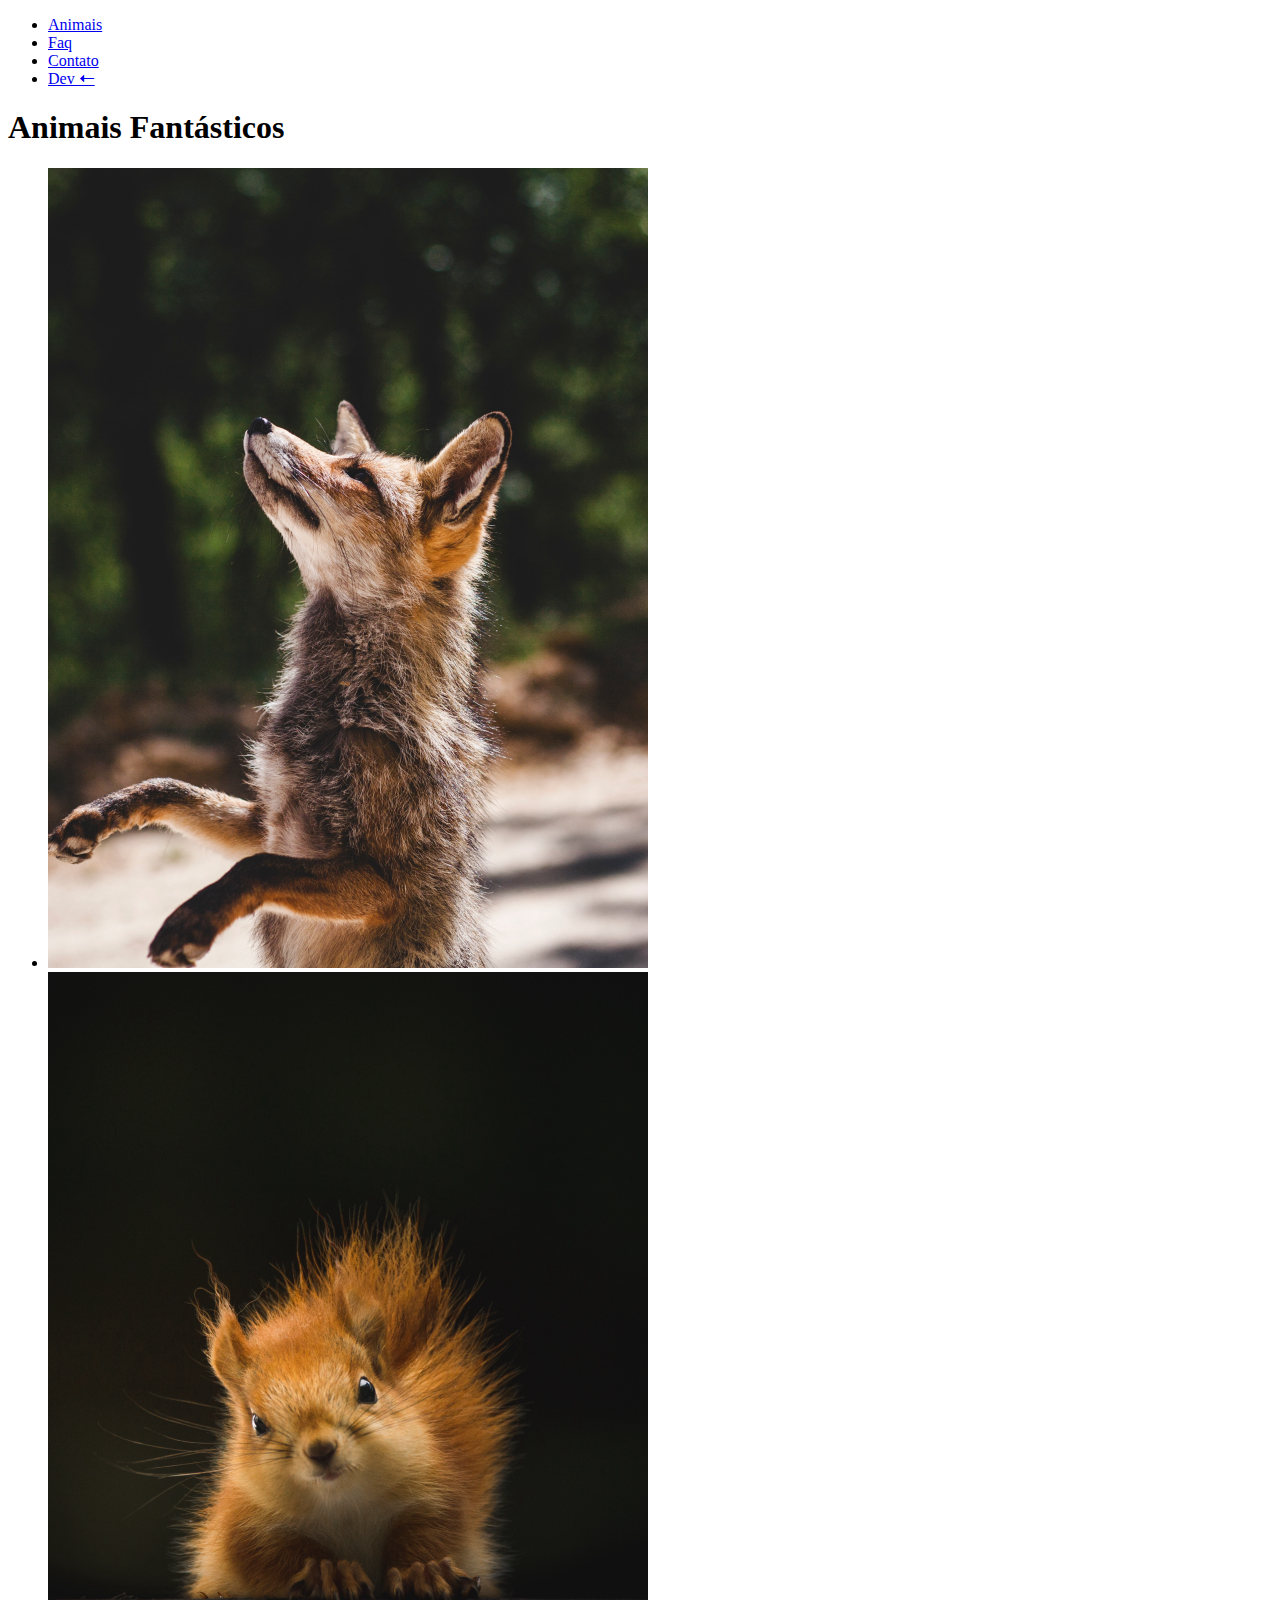
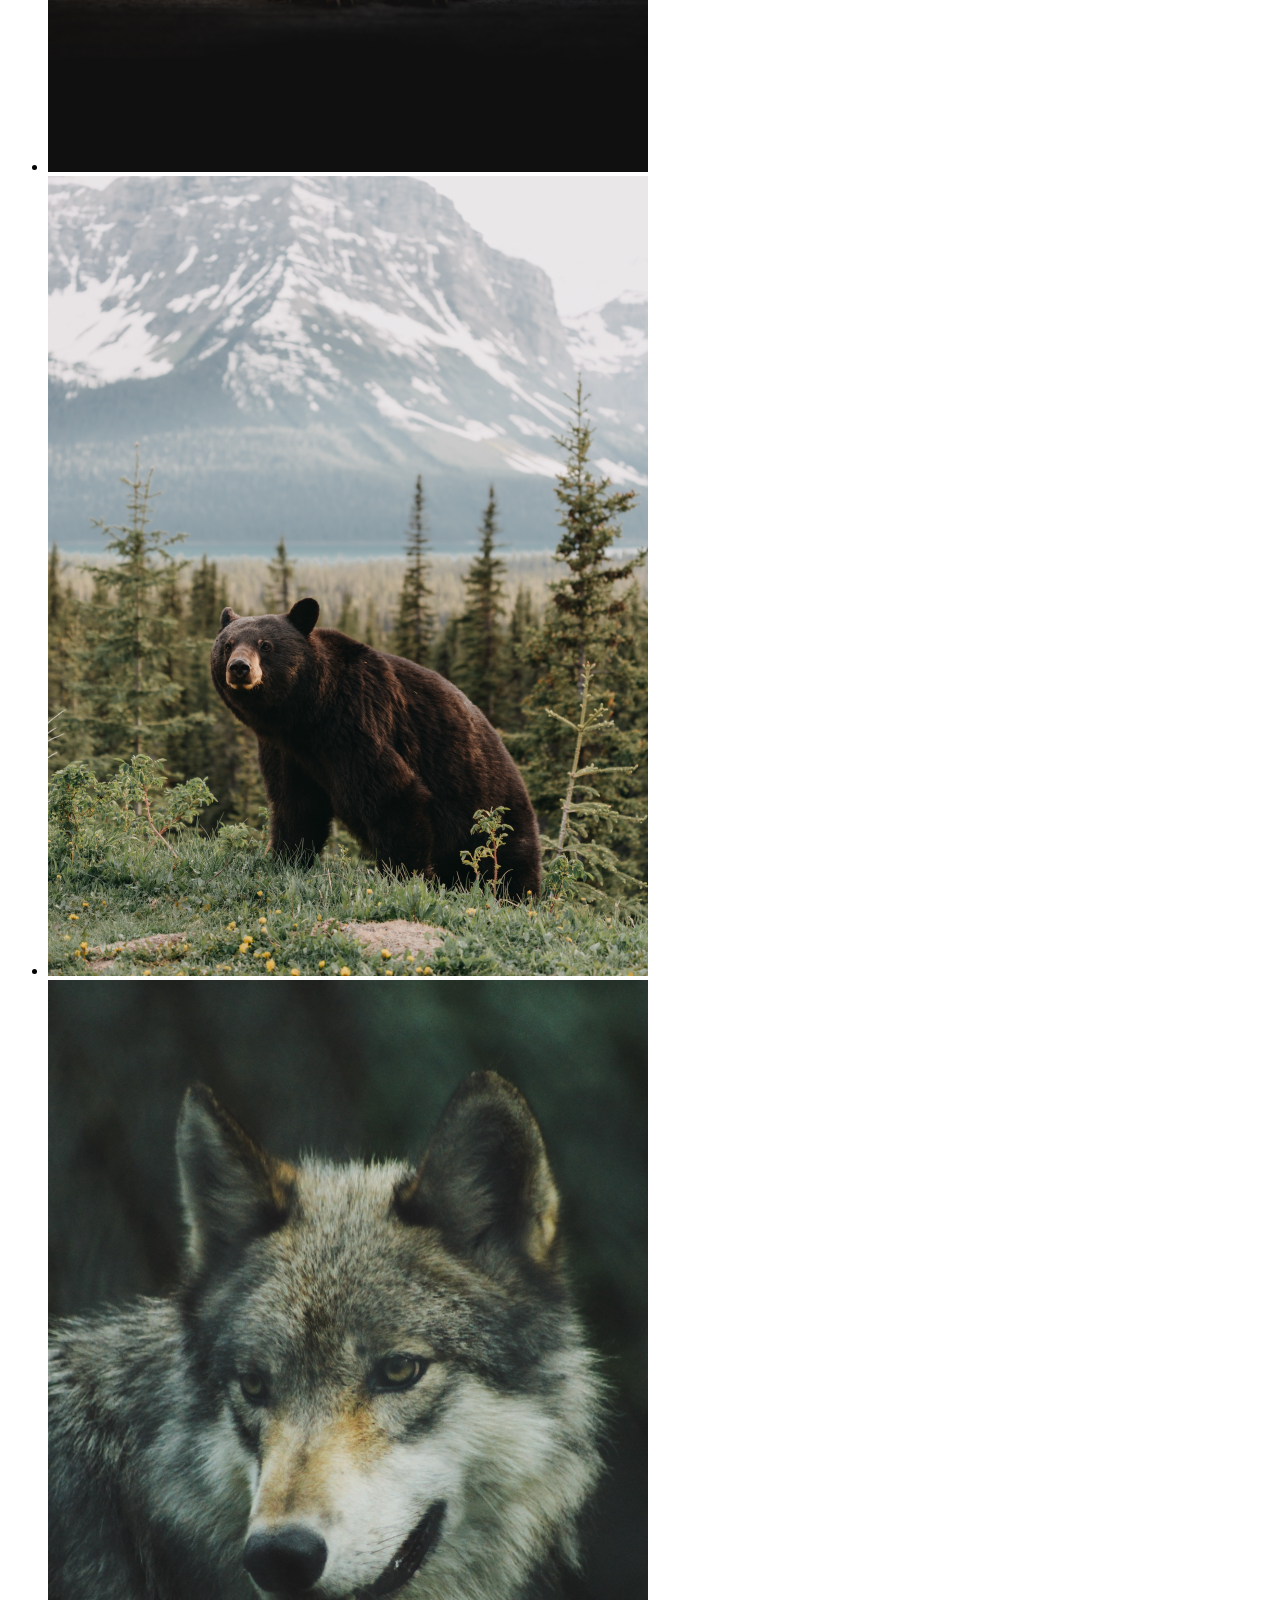
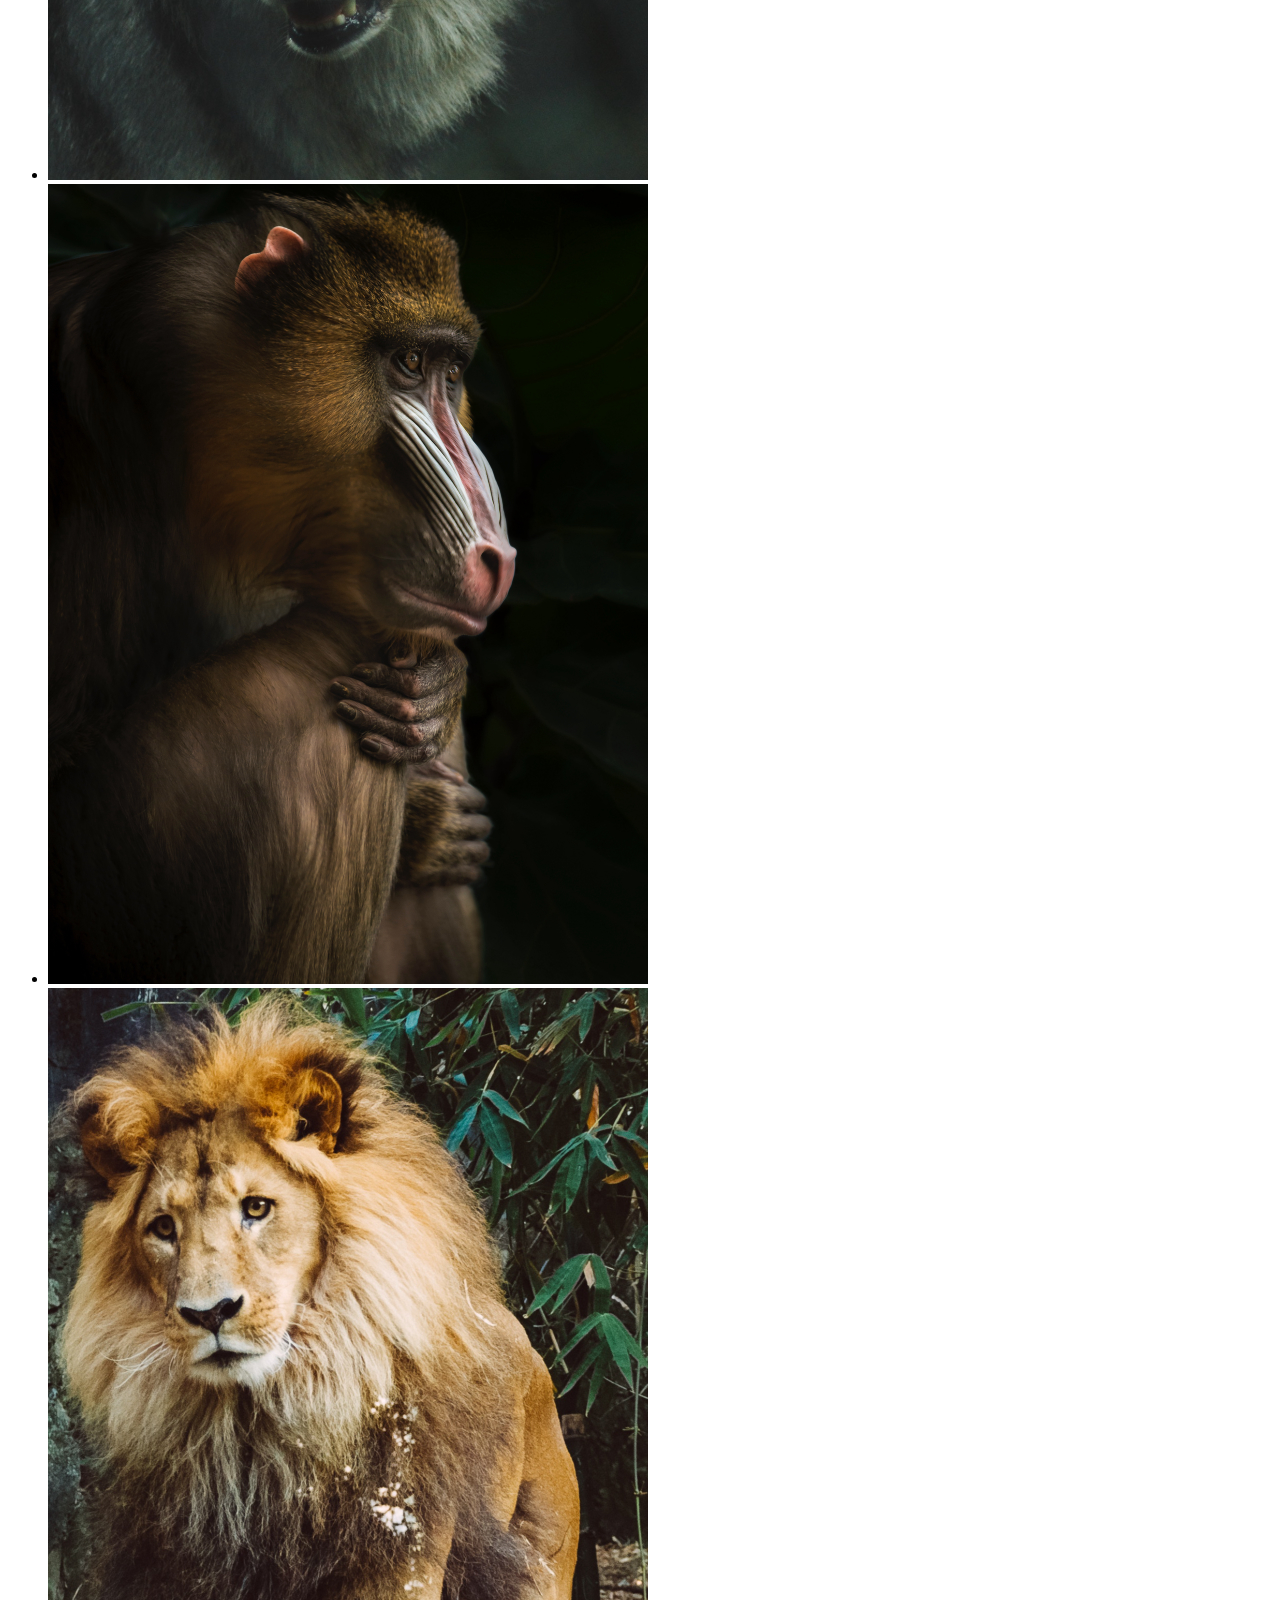
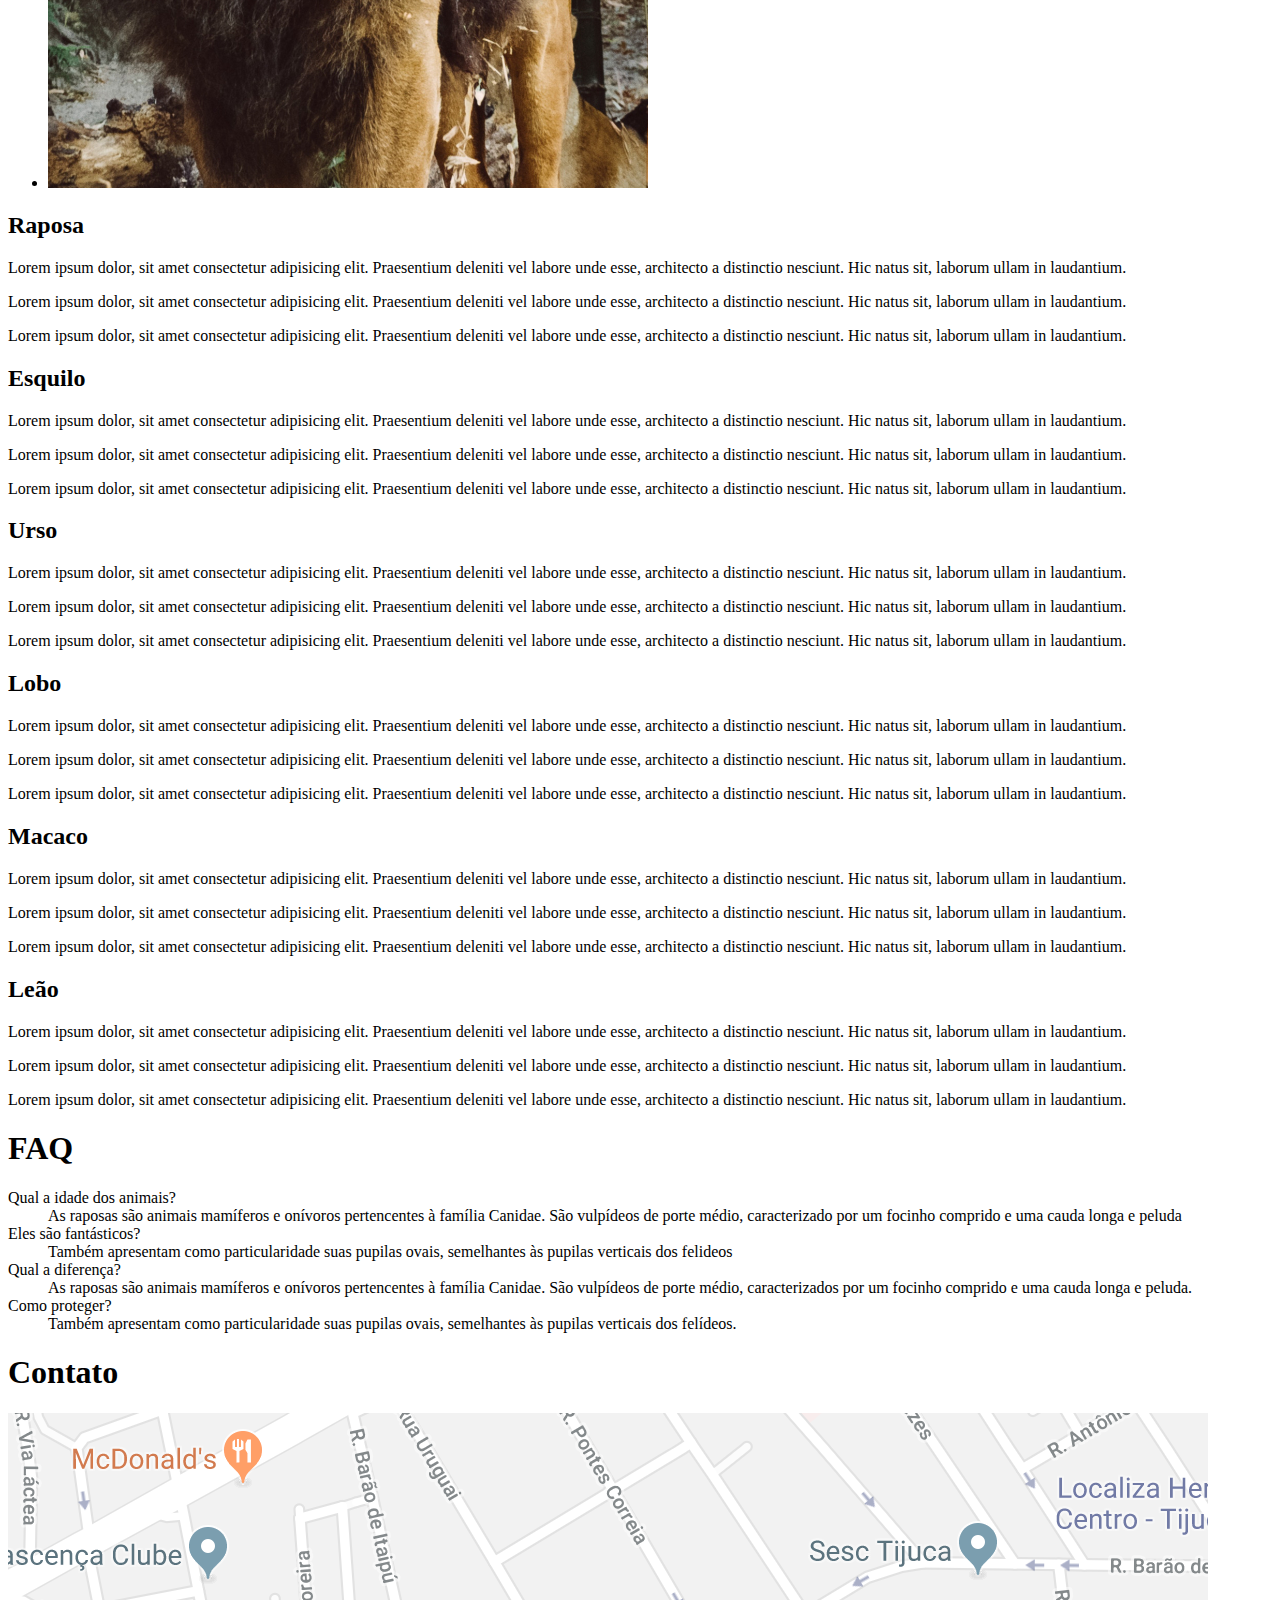
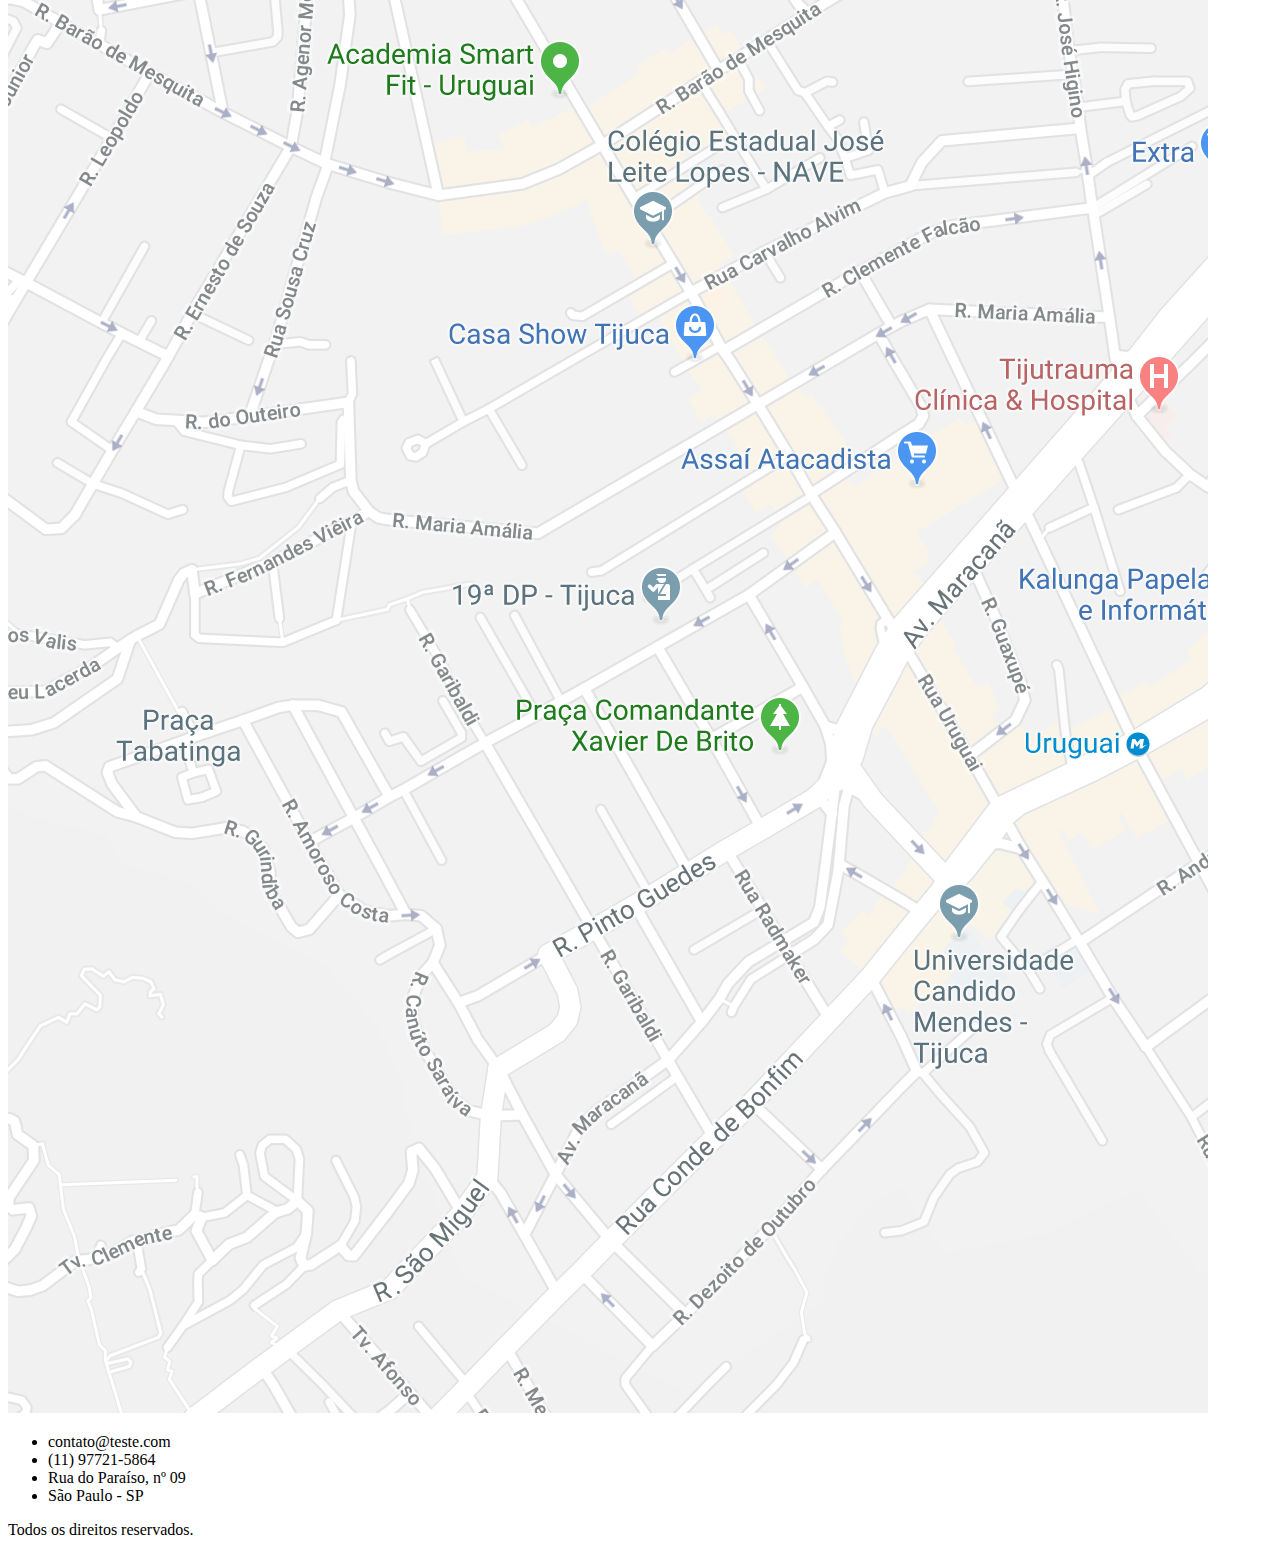
==== exercicios/ex-projeto/index.html @ aeec26c0 "estrutura do projeto" ====
<!DOCTYPE html>
<html lang="pt-br">
<head>
    <meta charset="UTF-8">
    <meta name="viewport" content="width=device-width, initial-scale=1.0">
    <title>Animais Fantásticos</title>
    <link rel="stylesheet" href="style.css">
</head>
<body>
    <nav class="menu">
        <ul>
            <li><a href="#animais">Animais</a></li>
            <li><a href="#faq">Faq</a></li>
            <li><a href="#contato">Contato</a></li>
            <li><a href="https://www.origamid.com/">Dev 🠐</a></li>
        </ul>
    </nav>
    <section class="grid-section animais" id="animais">
        <h1 class="titulo">Animais Fantásticos</h1>
        <ul>
            <li>
                <img src="img/imagem1.jpg" alt="">
            </li>
            <li>
                <img src="img/imagem2.jpg" alt="">
            </li>
            <li>
                <img src="img/imagem3.jpg" alt="">
            </li>
            <li>
                <img src="img/imagem4.jpg" alt="">
            </li>
            <li>
                <img src="img/imagem5.jpg" alt="">
            </li>
            <li>
                <img src="img/imagem6.jpg" alt="">
            </li>
        </ul>
        <div class="animais-descricao">

            <section>
                <h2>Raposa</h2>
                <p>Lorem ipsum dolor, sit amet consectetur adipisicing elit. Praesentium deleniti vel labore unde esse, architecto a
                    distinctio nesciunt. Hic natus sit, laborum ullam in laudantium.</p>
                <p>Lorem ipsum dolor, sit amet consectetur adipisicing elit. Praesentium deleniti vel labore unde esse, architecto a
                    distinctio nesciunt. Hic natus sit, laborum ullam in laudantium.</p>
                <p>Lorem ipsum dolor, sit amet consectetur adipisicing elit. Praesentium deleniti vel labore unde esse, architecto a
                    distinctio nesciunt. Hic natus sit, laborum ullam in laudantium.</p>
            </section>
            
            <section>
                <h2>Esquilo</h2>
                <p>Lorem ipsum dolor, sit amet consectetur adipisicing elit. Praesentium deleniti vel labore unde esse, architecto a
                    distinctio nesciunt. Hic natus sit, laborum ullam in laudantium.</p>
                <p>Lorem ipsum dolor, sit amet consectetur adipisicing elit. Praesentium deleniti vel labore unde esse, architecto a
                    distinctio nesciunt. Hic natus sit, laborum ullam in laudantium.</p>
                <p>Lorem ipsum dolor, sit amet consectetur adipisicing elit. Praesentium deleniti vel labore unde esse, architecto a
                    distinctio nesciunt. Hic natus sit, laborum ullam in laudantium.</p>
            </section>
            
            <section>
                <h2>Urso</h2>
                <p>Lorem ipsum dolor, sit amet consectetur adipisicing elit. Praesentium deleniti vel labore unde esse, architecto a
                    distinctio nesciunt. Hic natus sit, laborum ullam in laudantium.</p>
                <p>Lorem ipsum dolor, sit amet consectetur adipisicing elit. Praesentium deleniti vel labore unde esse, architecto a
                    distinctio nesciunt. Hic natus sit, laborum ullam in laudantium.</p>
                <p>Lorem ipsum dolor, sit amet consectetur adipisicing elit. Praesentium deleniti vel labore unde esse, architecto a
                    distinctio nesciunt. Hic natus sit, laborum ullam in laudantium.</p>
            </section>
            
            <section>
                <h2>Lobo</h2>
                <p>Lorem ipsum dolor, sit amet consectetur adipisicing elit. Praesentium deleniti vel labore unde esse, architecto a
                    distinctio nesciunt. Hic natus sit, laborum ullam in laudantium.</p>
                <p>Lorem ipsum dolor, sit amet consectetur adipisicing elit. Praesentium deleniti vel labore unde esse, architecto a
                    distinctio nesciunt. Hic natus sit, laborum ullam in laudantium.</p>
                <p>Lorem ipsum dolor, sit amet consectetur adipisicing elit. Praesentium deleniti vel labore unde esse, architecto a
                    distinctio nesciunt. Hic natus sit, laborum ullam in laudantium.</p>
            </section>
            
            <section>
                <h2>Macaco</h2>
                <p>Lorem ipsum dolor, sit amet consectetur adipisicing elit. Praesentium deleniti vel labore unde esse, architecto a
                    distinctio nesciunt. Hic natus sit, laborum ullam in laudantium.</p>
                <p>Lorem ipsum dolor, sit amet consectetur adipisicing elit. Praesentium deleniti vel labore unde esse, architecto a
                    distinctio nesciunt. Hic natus sit, laborum ullam in laudantium.</p>
                <p>Lorem ipsum dolor, sit amet consectetur adipisicing elit. Praesentium deleniti vel labore unde esse, architecto a
                    distinctio nesciunt. Hic natus sit, laborum ullam in laudantium.</p>
            </section>
            
            <section>
                <h2>Leão</h2>
                <p>Lorem ipsum dolor, sit amet consectetur adipisicing elit. Praesentium deleniti vel labore unde esse, architecto a
                    distinctio nesciunt. Hic natus sit, laborum ullam in laudantium.</p>
                <p>Lorem ipsum dolor, sit amet consectetur adipisicing elit. Praesentium deleniti vel labore unde esse, architecto a
                    distinctio nesciunt. Hic natus sit, laborum ullam in laudantium.</p>
                <p>Lorem ipsum dolor, sit amet consectetur adipisicing elit. Praesentium deleniti vel labore unde esse, architecto a
                    distinctio nesciunt. Hic natus sit, laborum ullam in laudantium.</p>
            </section>
        </div>
    </section>

    <section class="grid-section faq" id="faq">
        <h1>FAQ</h1>
        <dl>
            <dt>Qual a idade dos animais?</dt>
            <dd>As raposas são animais mamíferos e onívoros pertencentes à família Canidae. São vulpídeos de porte médio, caracterizado por um focinho comprido e uma cauda longa e peluda</dd>
            <dt>Eles são fantásticos?</dt>
            <dd>Também apresentam como particularidade suas pupilas ovais, semelhantes às pupilas verticais dos felideos</dd>
            <dt>Qual a diferença?</dt>
            <dd>As raposas são animais mamíferos e onívoros pertencentes à família Canidae. São vulpídeos de porte médio, caracterizados por um focinho comprido e uma cauda longa e peluda.</dd>
            <dt>Como proteger?</dt>
            <dd>Também apresentam como particularidade suas pupilas ovais, semelhantes às pupilas verticais dos felídeos.</dd>
        </dl>
    </section>

    <section class="grid-section contato" id="contato">
        <h1>Contato</h1>
        <div class="mapa">
            <img src="img/mapa.png" alt="">
        </div>
        <ul>
            <li>contato@teste.com</li>
            <li>(11) 97721-5864</li>
            <li>Rua do Paraíso, nº 09</li>
            <li>São Paulo - SP</li>
        </ul>
    </section>

    <footer class="copy">
        <p>Todos os direitos reservados.</p>
    </footer>
    <script src="main.js"></script>
</body>
</html>
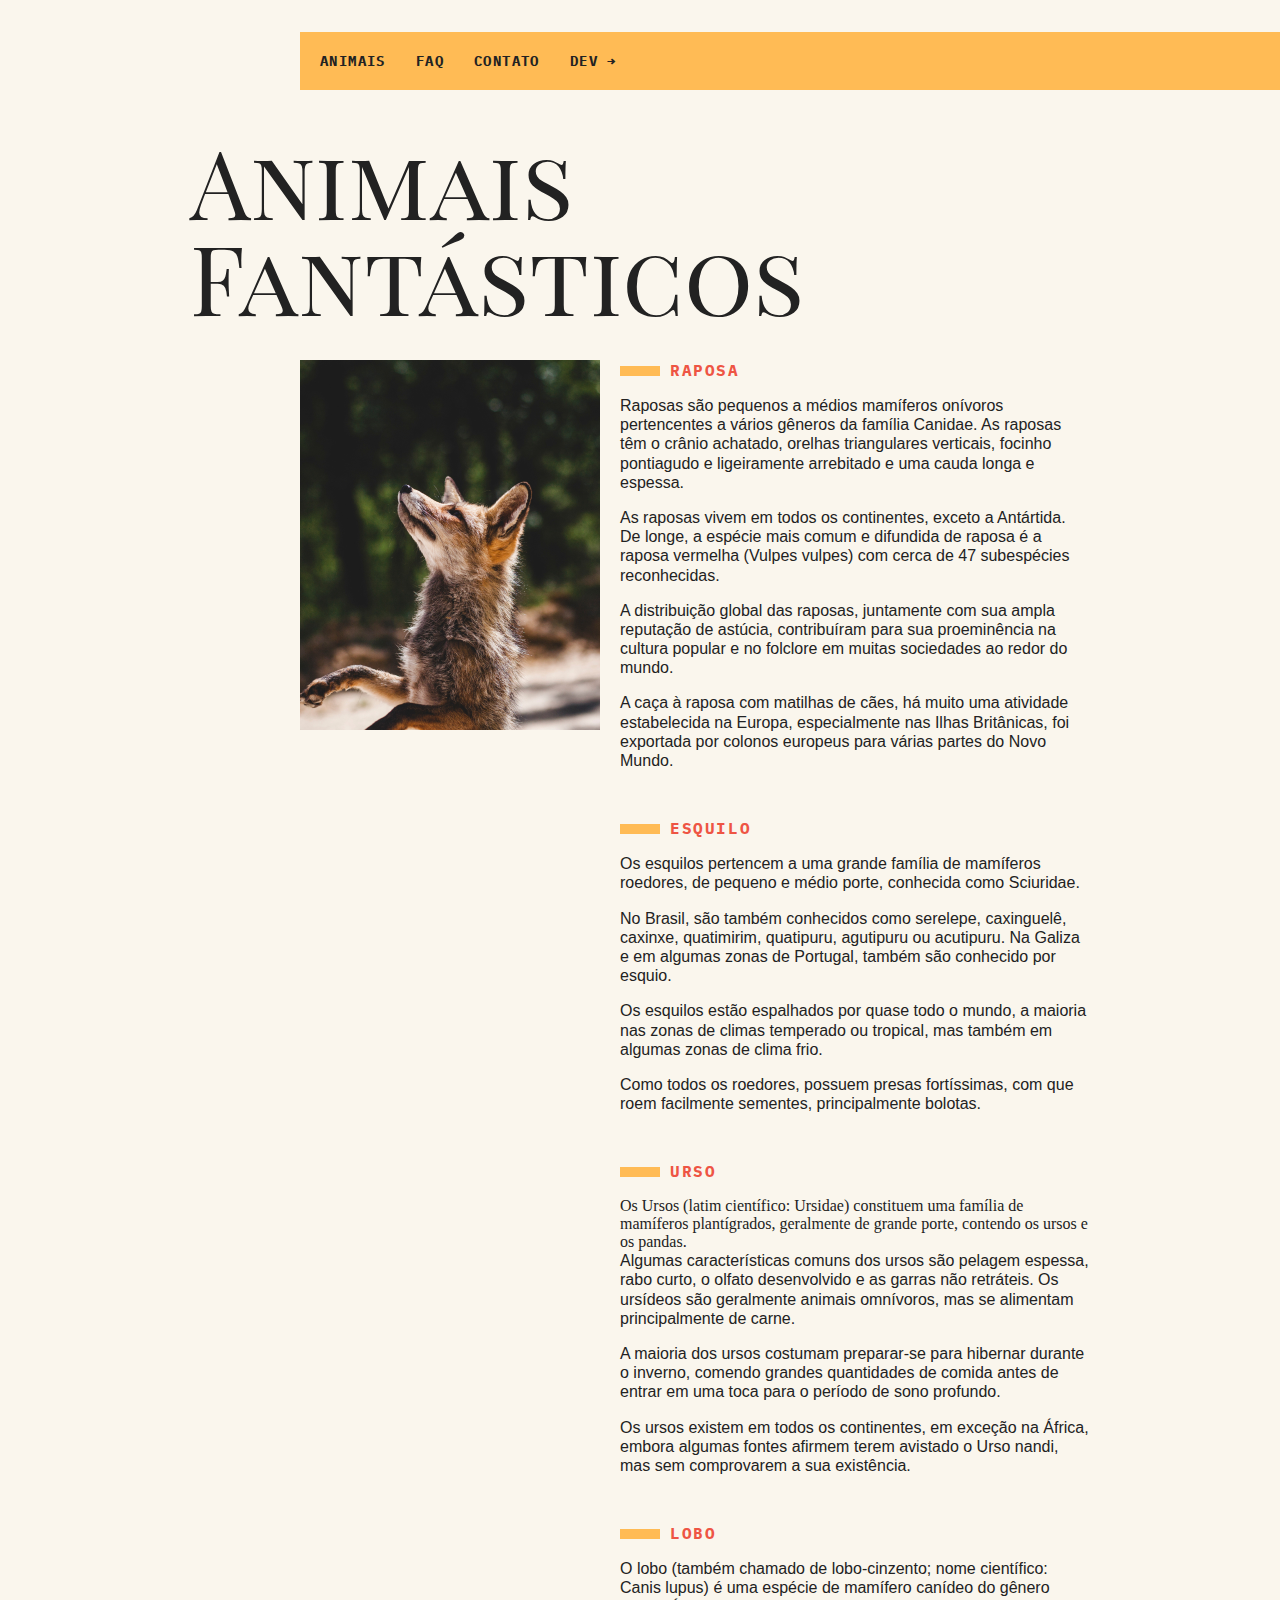
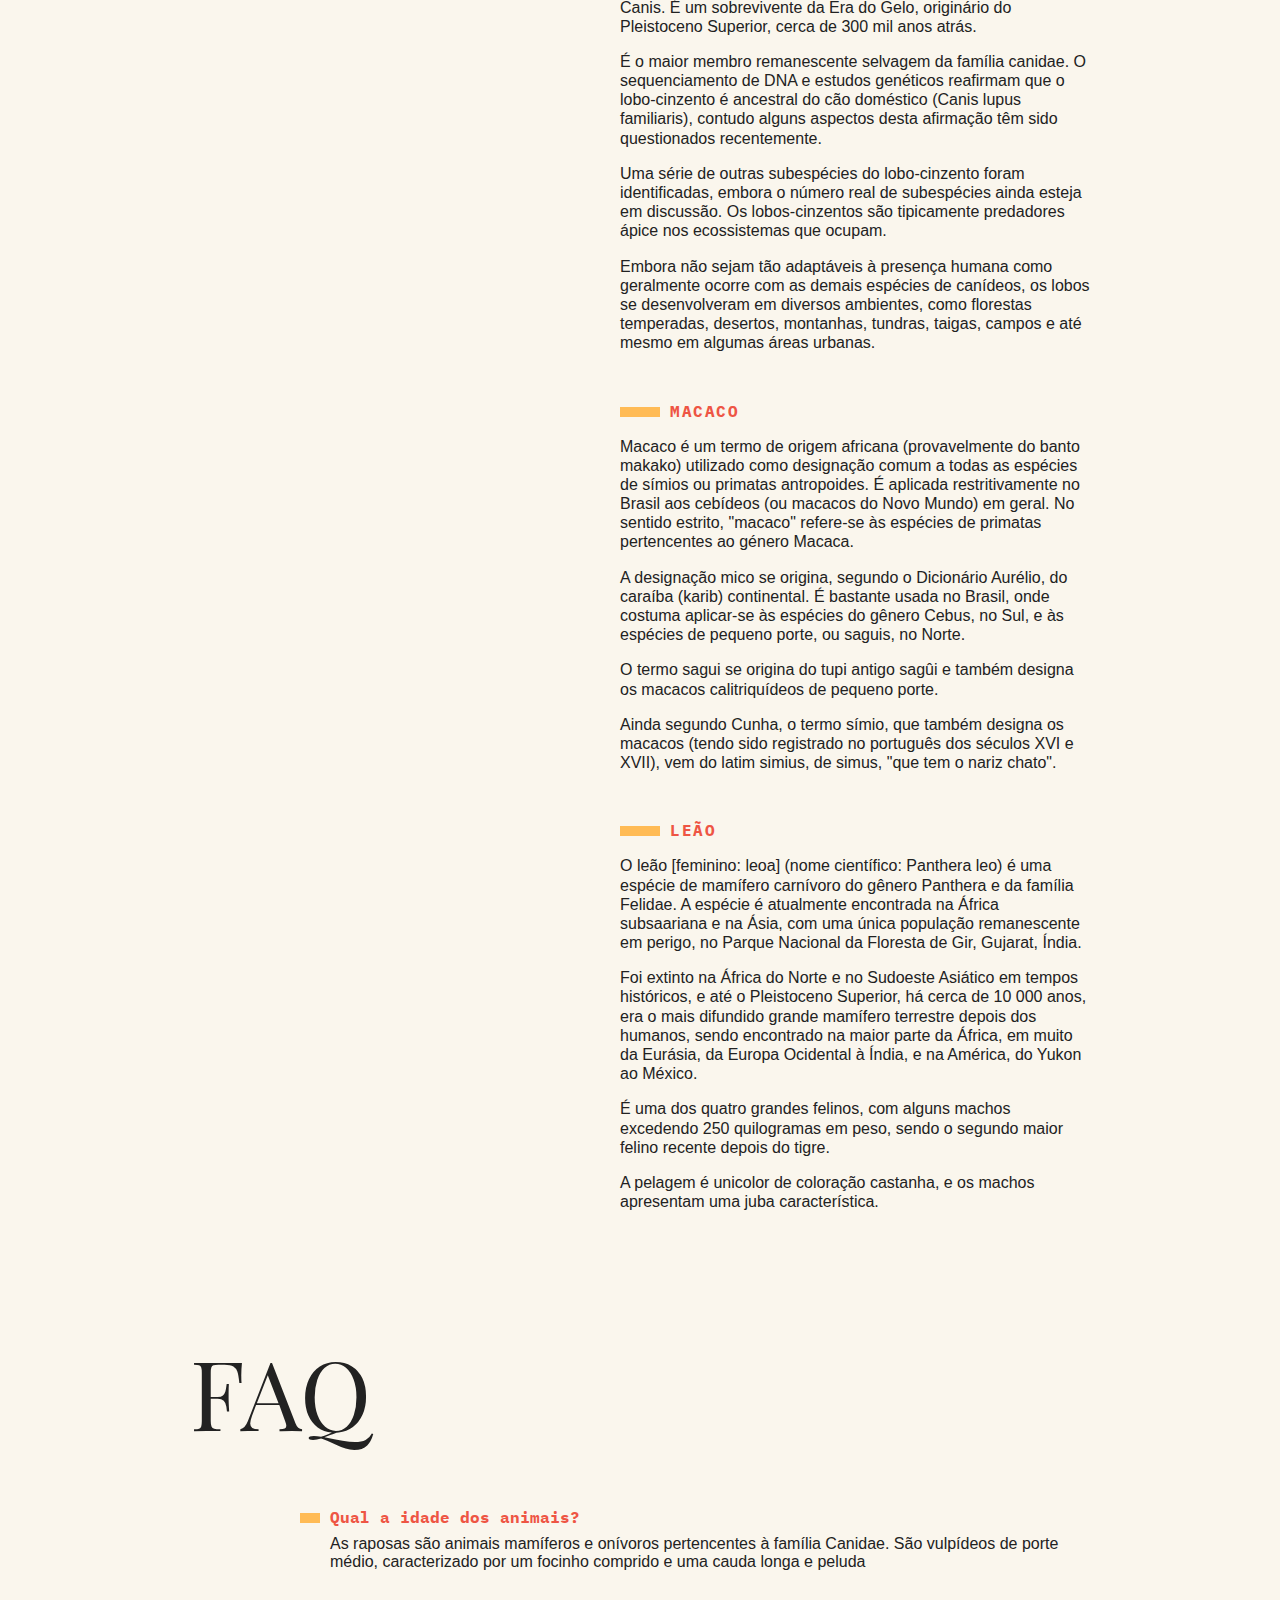
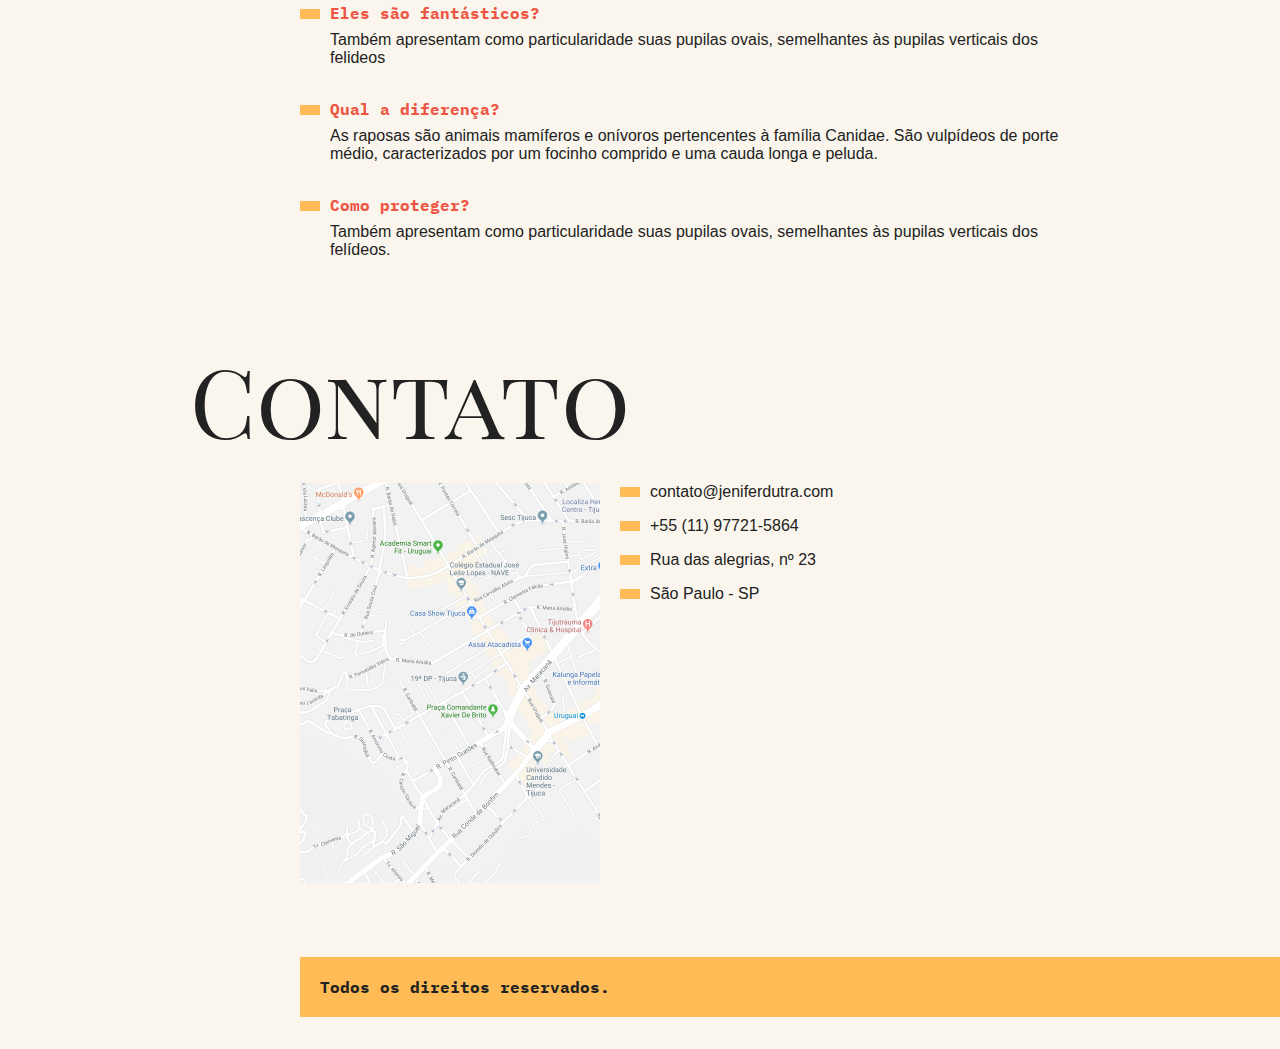
==== commit 04b09e12: "Atualizada a estilização CSS do documento HTML" ====
--- a/exercicios/ex-projeto/index.html
+++ b/exercicios/ex-projeto/index.html
@@ -2,6 +2,7 @@
 <html lang="pt-br">
 <head>
     <meta charset="UTF-8">
+    <meta http-equiv="X-UA-Compatible" content="IE=edge">
     <meta name="viewport" content="width=device-width, initial-scale=1.0">
     <title>Animais Fantásticos</title>
     <link rel="stylesheet" href="style.css">
@@ -12,98 +13,102 @@
             <li><a href="#animais">Animais</a></li>
             <li><a href="#faq">Faq</a></li>
             <li><a href="#contato">Contato</a></li>
-            <li><a href="https://www.origamid.com/">Dev 🠐</a></li>
+            <li><a href="https://www.origamid.com/">Dev  →</a></li>
         </ul>
     </nav>
     <section class="grid-section animais" id="animais">
         <h1 class="titulo">Animais Fantásticos</h1>
-        <ul>
+        <ul class="animais-lista">
             <li>
-                <img src="img/imagem1.jpg" alt="">
+                <img src="img/imagem1.jpg">
             </li>
             <li>
-                <img src="img/imagem2.jpg" alt="">
+                <img src="img/imagem2.jpg">
             </li>
             <li>
-                <img src="img/imagem3.jpg" alt="">
+                <img src="img/imagem3.jpg">
             </li>
             <li>
-                <img src="img/imagem4.jpg" alt="">
+                <img src="img/imagem4.jpg">
             </li>
             <li>
-                <img src="img/imagem5.jpg" alt="">
+                <img src="img/imagem5.jpg">
             </li>
             <li>
-                <img src="img/imagem6.jpg" alt="">
+                <img src="img/imagem6.jpg">
             </li>
         </ul>
         <div class="animais-descricao">
+            <section>
+                <h2>RAPOSA</h2>
+                <p>Raposas são pequenos a médios mamíferos onívoros pertencentes a vários gêneros da família Canidae. As raposas têm o crânio achatado, orelhas triangulares verticais, focinho pontiagudo e ligeiramente arrebitado e uma cauda longa e espessa.</p>
+
+                <p>As raposas vivem em todos os continentes, exceto a Antártida. De longe, a espécie mais comum e difundida de raposa é a raposa vermelha (Vulpes vulpes) com cerca de 47 subespécies reconhecidas.</p>
+
+                <p>A distribuição global das raposas, juntamente com sua ampla reputação de astúcia, contribuíram para sua proeminência na cultura popular e no folclore em muitas sociedades ao redor do mundo.</p>
+
+                <p>A caça à raposa com matilhas de cães, há muito uma atividade estabelecida na Europa, especialmente nas Ilhas Britânicas, foi exportada por colonos europeus para várias partes do Novo Mundo.</p>
+            </section>
 
             <section>
-                <h2>Raposa</h2>
-                <p>Lorem ipsum dolor, sit amet consectetur adipisicing elit. Praesentium deleniti vel labore unde esse, architecto a
-                    distinctio nesciunt. Hic natus sit, laborum ullam in laudantium.</p>
-                <p>Lorem ipsum dolor, sit amet consectetur adipisicing elit. Praesentium deleniti vel labore unde esse, architecto a
-                    distinctio nesciunt. Hic natus sit, laborum ullam in laudantium.</p>
-                <p>Lorem ipsum dolor, sit amet consectetur adipisicing elit. Praesentium deleniti vel labore unde esse, architecto a
-                    distinctio nesciunt. Hic natus sit, laborum ullam in laudantium.</p>
+                <h2>ESQUILO</h2>
+                <p>Os esquilos pertencem a uma grande família de mamíferos roedores, de pequeno e médio porte, conhecida como Sciuridae.</p>
+
+                <p>No Brasil, são também conhecidos como serelepe, caxinguelê, caxinxe, quatimirim, quatipuru, agutipuru ou acutipuru. Na Galiza e em algumas zonas de Portugal, também são conhecido por esquio.</p>
+
+                <p>Os esquilos estão espalhados por quase todo o mundo, a maioria nas zonas de climas temperado ou tropical, mas também em algumas zonas de clima frio.</p>
+
+                <p>Como todos os roedores, possuem presas fortíssimas, com que roem facilmente sementes, principalmente bolotas.</p>
+            </section>
+
+            <section>
+                <h2>URSO</h2>
+                Os Ursos (latim científico: Ursidae) constituem uma família de mamíferos plantígrados, geralmente de grande porte, contendo os ursos e os pandas.
+
+                <p>Algumas características comuns dos ursos são pelagem espessa, rabo curto, o olfato desenvolvido e as garras não retráteis. Os ursídeos são geralmente animais omnívoros, mas se alimentam principalmente de carne.</p>
+
+                <p>A maioria dos ursos costumam preparar-se para hibernar durante o inverno, comendo grandes quantidades de comida antes de entrar em uma toca para o período de sono profundo.</p>
+
+                <p>Os ursos existem em todos os continentes, em exceção na África, embora algumas fontes afirmem terem avistado o Urso nandi, mas sem comprovarem a sua existência.</p>
             </section>
             
             <section>
-                <h2>Esquilo</h2>
-                <p>Lorem ipsum dolor, sit amet consectetur adipisicing elit. Praesentium deleniti vel labore unde esse, architecto a
-                    distinctio nesciunt. Hic natus sit, laborum ullam in laudantium.</p>
-                <p>Lorem ipsum dolor, sit amet consectetur adipisicing elit. Praesentium deleniti vel labore unde esse, architecto a
-                    distinctio nesciunt. Hic natus sit, laborum ullam in laudantium.</p>
-                <p>Lorem ipsum dolor, sit amet consectetur adipisicing elit. Praesentium deleniti vel labore unde esse, architecto a
-                    distinctio nesciunt. Hic natus sit, laborum ullam in laudantium.</p>
+                <h2>LOBO</h2>
+                <p>O lobo (também chamado de lobo-cinzento; nome científico: Canis lupus) é uma espécie de mamífero canídeo do gênero Canis. É um sobrevivente da Era do Gelo, originário do Pleistoceno Superior, cerca de 300 mil anos atrás.</p>
+
+                <p>É o maior membro remanescente selvagem da família canidae. O sequenciamento de DNA e estudos genéticos reafirmam que o lobo-cinzento é ancestral do cão doméstico (Canis lupus familiaris), contudo alguns aspectos desta afirmação têm sido questionados recentemente.</p>
+
+                <p>Uma série de outras subespécies do lobo-cinzento foram identificadas, embora o número real de subespécies ainda esteja em discussão. Os lobos-cinzentos são tipicamente predadores ápice nos ecossistemas que ocupam.</p>
+
+                <p>Embora não sejam tão adaptáveis à presença humana como geralmente ocorre com as demais espécies de canídeos, os lobos se desenvolveram em diversos ambientes, como florestas temperadas, desertos, montanhas, tundras, taigas, campos e até mesmo em algumas áreas urbanas.</p>
             </section>
-            
+
             <section>
-                <h2>Urso</h2>
-                <p>Lorem ipsum dolor, sit amet consectetur adipisicing elit. Praesentium deleniti vel labore unde esse, architecto a
-                    distinctio nesciunt. Hic natus sit, laborum ullam in laudantium.</p>
-                <p>Lorem ipsum dolor, sit amet consectetur adipisicing elit. Praesentium deleniti vel labore unde esse, architecto a
-                    distinctio nesciunt. Hic natus sit, laborum ullam in laudantium.</p>
-                <p>Lorem ipsum dolor, sit amet consectetur adipisicing elit. Praesentium deleniti vel labore unde esse, architecto a
-                    distinctio nesciunt. Hic natus sit, laborum ullam in laudantium.</p>
+                <h2>MACACO</h2>
+                <p>Macaco é um termo de origem africana (provavelmente do banto makako) utilizado como designação comum a todas as espécies de símios ou primatas antropoides. É aplicada restritivamente no Brasil aos cebídeos (ou macacos do Novo Mundo) em geral. No sentido estrito, "macaco" refere-se às espécies de primatas pertencentes ao género Macaca.</p>
+
+                <p>A designação mico se origina, segundo o Dicionário Aurélio, do caraíba (karib) continental. É bastante usada no Brasil, onde costuma aplicar-se às espécies do gênero Cebus, no Sul, e às espécies de pequeno porte, ou saguis, no Norte.</p>
+
+                <p>O termo sagui se origina do tupi antigo sagûi e também designa os macacos calitriquídeos de pequeno porte.</p>
+
+                <p>Ainda segundo Cunha, o termo símio, que também designa os macacos (tendo sido registrado no português dos séculos XVI e XVII), vem do latim simius, de simus, "que tem o nariz chato".</p>
             </section>
-            
+
             <section>
-                <h2>Lobo</h2>
-                <p>Lorem ipsum dolor, sit amet consectetur adipisicing elit. Praesentium deleniti vel labore unde esse, architecto a
-                    distinctio nesciunt. Hic natus sit, laborum ullam in laudantium.</p>
-                <p>Lorem ipsum dolor, sit amet consectetur adipisicing elit. Praesentium deleniti vel labore unde esse, architecto a
-                    distinctio nesciunt. Hic natus sit, laborum ullam in laudantium.</p>
-                <p>Lorem ipsum dolor, sit amet consectetur adipisicing elit. Praesentium deleniti vel labore unde esse, architecto a
-                    distinctio nesciunt. Hic natus sit, laborum ullam in laudantium.</p>
-            </section>
-            
-            <section>
-                <h2>Macaco</h2>
-                <p>Lorem ipsum dolor, sit amet consectetur adipisicing elit. Praesentium deleniti vel labore unde esse, architecto a
-                    distinctio nesciunt. Hic natus sit, laborum ullam in laudantium.</p>
-                <p>Lorem ipsum dolor, sit amet consectetur adipisicing elit. Praesentium deleniti vel labore unde esse, architecto a
-                    distinctio nesciunt. Hic natus sit, laborum ullam in laudantium.</p>
-                <p>Lorem ipsum dolor, sit amet consectetur adipisicing elit. Praesentium deleniti vel labore unde esse, architecto a
-                    distinctio nesciunt. Hic natus sit, laborum ullam in laudantium.</p>
-            </section>
-            
-            <section>
-                <h2>Leão</h2>
-                <p>Lorem ipsum dolor, sit amet consectetur adipisicing elit. Praesentium deleniti vel labore unde esse, architecto a
-                    distinctio nesciunt. Hic natus sit, laborum ullam in laudantium.</p>
-                <p>Lorem ipsum dolor, sit amet consectetur adipisicing elit. Praesentium deleniti vel labore unde esse, architecto a
-                    distinctio nesciunt. Hic natus sit, laborum ullam in laudantium.</p>
-                <p>Lorem ipsum dolor, sit amet consectetur adipisicing elit. Praesentium deleniti vel labore unde esse, architecto a
-                    distinctio nesciunt. Hic natus sit, laborum ullam in laudantium.</p>
+                <h2>LEÃO</h2>
+                <p>O leão [feminino: leoa] (nome científico: Panthera leo) é uma espécie de mamífero carnívoro do gênero Panthera e da família Felidae. A espécie é atualmente encontrada na África subsaariana e na Ásia, com uma única população remanescente em perigo, no Parque Nacional da Floresta de Gir, Gujarat, Índia.</p>
+
+                <p>Foi extinto na África do Norte e no Sudoeste Asiático em tempos históricos, e até o Pleistoceno Superior, há cerca de 10 000 anos, era o mais difundido grande mamífero terrestre depois dos humanos, sendo encontrado na maior parte da África, em muito da Eurásia, da Europa Ocidental à Índia, e na América, do Yukon ao México.</p>
+
+                <p>É uma dos quatro grandes felinos, com alguns machos excedendo 250 quilogramas em peso, sendo o segundo maior felino recente depois do tigre.</p>
+
+                <p>A pelagem é unicolor de coloração castanha, e os machos apresentam uma juba característica.</p>
             </section>
         </div>
-    </section>
-
+    </section>  
     <section class="grid-section faq" id="faq">
-        <h1>FAQ</h1>
-        <dl>
+        <h1 class="titulo">FAQ</h1>
+        <dl class="faq-lista">
             <dt>Qual a idade dos animais?</dt>
             <dd>As raposas são animais mamíferos e onívoros pertencentes à família Canidae. São vulpídeos de porte médio, caracterizado por um focinho comprido e uma cauda longa e peluda</dd>
             <dt>Eles são fantásticos?</dt>
@@ -116,14 +121,14 @@
     </section>
 
     <section class="grid-section contato" id="contato">
-        <h1>Contato</h1>
+        <h1 class="titulo">Contato</h1>
         <div class="mapa">
-            <img src="img/mapa.png" alt="">
+            <img src="img/mapa.png">
         </div>
-        <ul>
-            <li>contato@teste.com</li>
-            <li>(11) 97721-5864</li>
-            <li>Rua do Paraíso, nº 09</li>
+        <ul class="dados">
+            <li>contato@jeniferdutra.com</li>
+            <li>+55 (11) 97721-5864</li>
+            <li>Rua das alegrias, nº 23</li>
             <li>São Paulo - SP</li>
         </ul>
     </section>
--- a/exercicios/ex-projeto/style.css
+++ b/exercicios/ex-projeto/style.css
@@ -0,0 +1,219 @@
+@import url('https://fonts.googleapis.com/css2?family=IBM+Plex+Mono:wght@500&display=swap');
+@import url('https://fonts.googleapis.com/css2?family=Playfair+Display+SC&display=swap');
+
+
+* {
+    padding: 0px;
+    margin: 0px
+}
+
+img {
+    display: block;
+    max-width: 100%;
+}
+
+ul {
+    list-style: none;
+}
+
+body {
+    background-color: #faf6ed;
+    color: #222;
+    -webkit-font-smoothing: antialiased;
+    display: grid;
+    grid-template-columns: 1fr 120px minmax(300px, 800px) 1fr;
+}
+
+.menu {
+    grid-column: 3 / 5;
+    margin-top: 2rem;
+    margin-bottom: 2rem;
+    background-color:  #fb5;
+}
+
+.menu ul {
+    display: flex;
+    flex-wrap: wrap;
+    padding: 10px;
+}
+
+.menu li a {
+    display: block;
+    padding: 10px;
+    margin-right: 10px;
+    color: #222;
+    text-decoration: none;
+    font-family: 'IBM Plex Mono', monospace;
+    font-weight: bold;
+    text-transform: uppercase;
+    font-size: 0.875rem;
+    letter-spacing: .1em
+}
+
+.grid-section {
+    grid-column: 2 / 4;
+    width: 100%;
+    box-sizing: border-box;
+    padding: 10px;
+    display: grid;
+    grid-template-columns: 90px 300px 1fr;
+    grid-gap: 20px;
+    margin-bottom: 4rem;
+}
+
+.titulo {
+    font-family: 'Playfair Display SC', georgia;
+    font-size: 6rem;
+    line-height: 1;
+    font-weight: normal;
+    margin-bottom: 1rem;
+    grid-column: 1 / 4;
+}
+
+.animais h2 {
+    font-family: 'IBM Plex Mono', monospace;
+    font-size: 1rem;
+    text-transform: uppercase;
+    letter-spacing: .1em;
+    margin-bottom: 1rem;
+    color: #e54;
+}
+
+.animais h2:before {
+    content: '';
+    display: inline-block;
+    width: 40px;
+    height: 10px;
+    margin-right: 10px;
+    background-color: #FB5;
+}
+
+.animais p {
+    font-family: Arial, Helvetica, sans-serif;
+    line-height: 1.2;
+    margin-bottom: 1rem;
+}
+
+.animais-lista {
+    height: 370px;
+    overflow-y: scroll;
+    grid-column: 2;
+}
+
+.animais-lista::-webkit-scrollbar {
+    width: 18px;
+}
+
+.animais-lista::-webkit-scrollbar-thumb {
+    background: #FB5;
+    border-left: 4px solid #faf6ed;
+    border-right: 4px solid #faf6ed;
+}
+
+.animais-lista::-webkit-scrollbar-track {
+    background: #faf6ed;
+}
+
+.animais-descricao {
+    grid-column: 3;
+}
+
+.animais-descricao section {
+    margin-bottom: 3rem;
+}
+
+.faq-lista {
+    grid-column: 2 / 4;
+}
+
+.faq-lista dt {
+    font-family: 'IBM Plex Mono', monospace;
+    font-weight: bold;
+    margin-top: 2rem;
+    margin-bottom: .5rem;
+    color: #e54;
+}
+
+.faq-lista dt::before {
+    content: '';
+    display: inline-block;
+    margin-right: 10px;
+    width: 20px;
+    height: 10px;
+    background: #FB5;
+}
+
+.faq-lista dd {
+    font-family: Arial, Helvetica, sans-serif;
+    margin-bottom: .5rem;
+    margin-left: 30px;
+}
+
+.mapa {
+    grid-column: 2;
+}
+
+.dados {
+    grid-column: 3;
+}
+
+.dados li {
+    margin-bottom: 1rem;
+    font-family: Arial, Helvetica, sans-serif;
+}
+
+.dados li::before {
+    content: '';
+    display: inline-block;
+    width: 20px;
+    height: 10px;
+    margin-right: 10px;
+    background: #FB5;
+} 
+
+.copy {
+    grid-column: 3 / 5;
+    margin-bottom: 2rem;
+    background: #FB5;
+}
+
+.copy p {
+    padding: 20px;
+    font-family: 'IBM Plex Mono', monospace;
+    font-weight: bold;
+}
+
+@media (max-width: 700px) {
+    body {
+        grid-template-columns: 1fr;
+    }
+
+    .menu, .grid-section, .copy{
+        grid-column: 1;
+    }
+
+    .grid-section {
+        grid-template-columns: 100px 1fr;
+        grid-gap: 10px;
+    }
+
+    .animais-lista {
+        grid-column: 1;
+    }
+
+    .faq-lista, .dados, .mapa {
+        grid-column: 1 / 3;
+    }
+
+    .grid-section h1 {
+        font-size: 3rem;
+    }
+
+    .menu {
+        margin-top: 0px;
+    }
+
+    .copy {
+        margin-bottom: 0px;
+    }
+}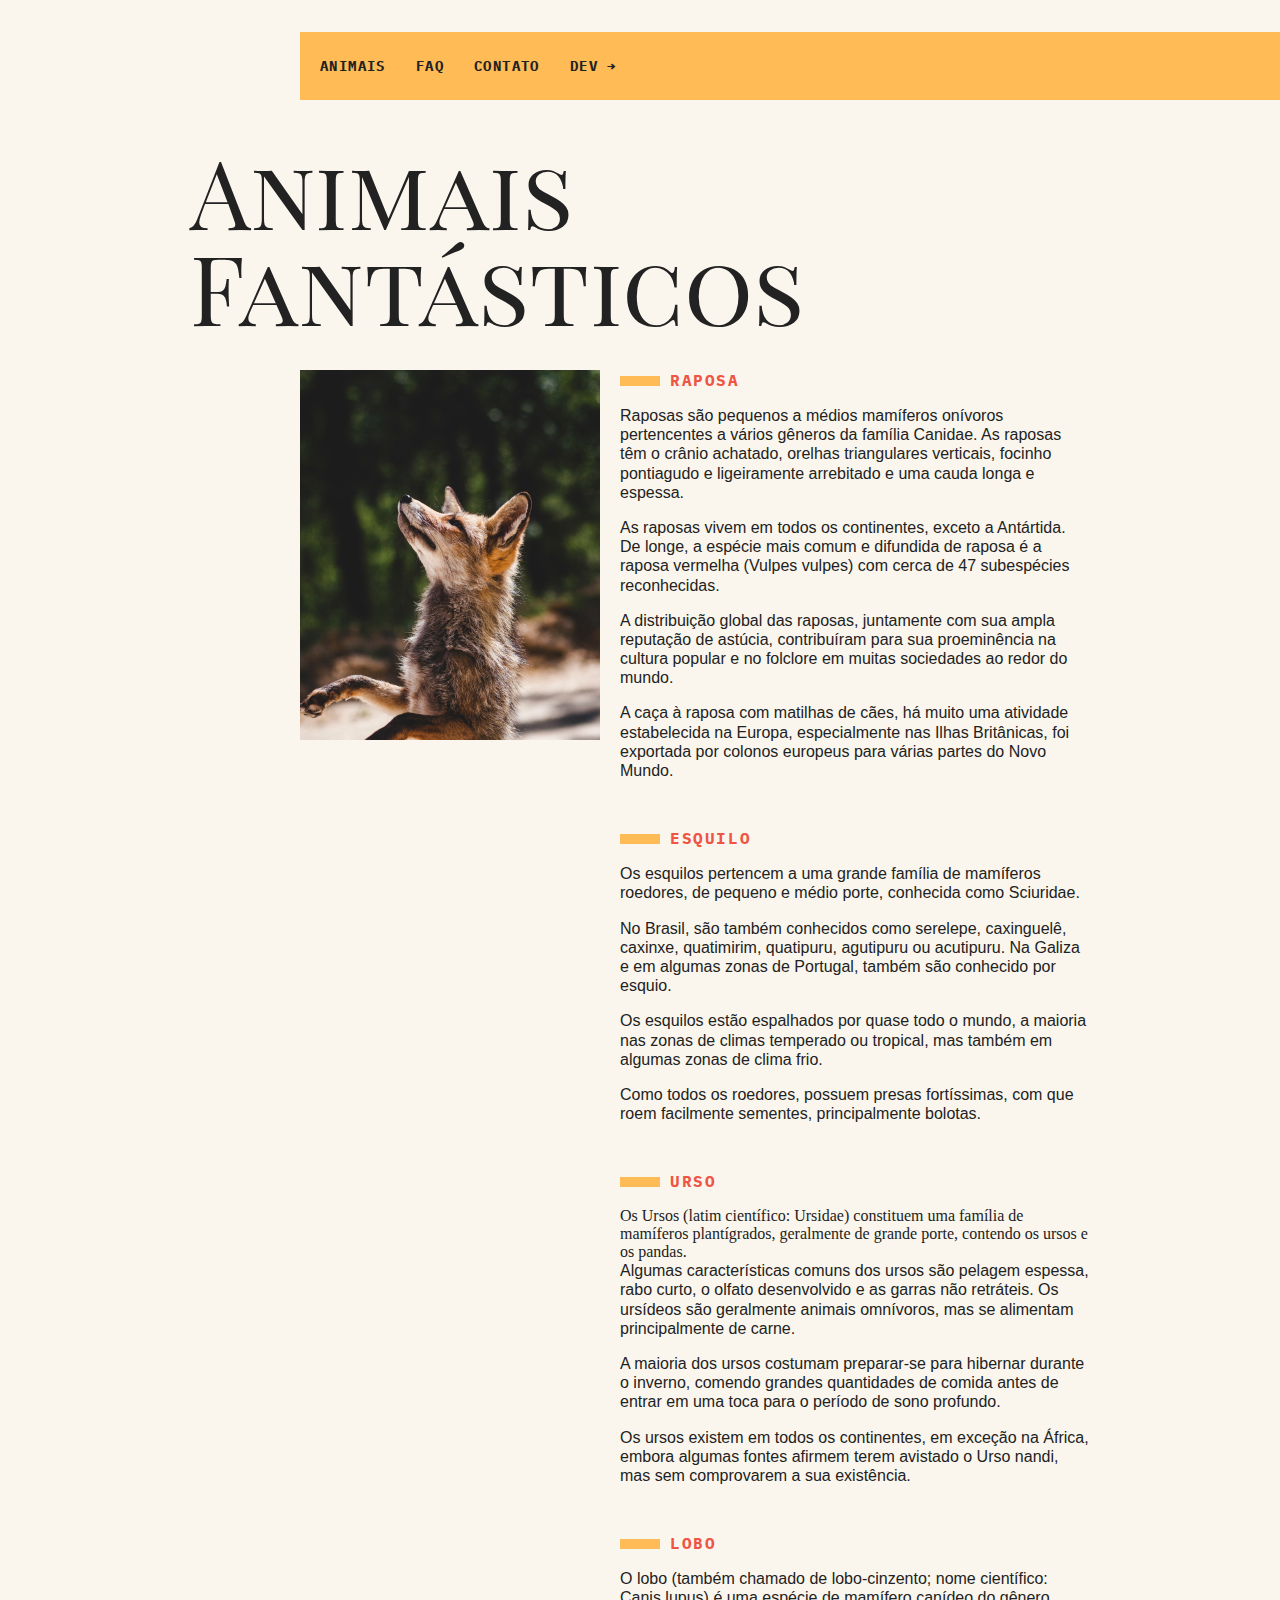
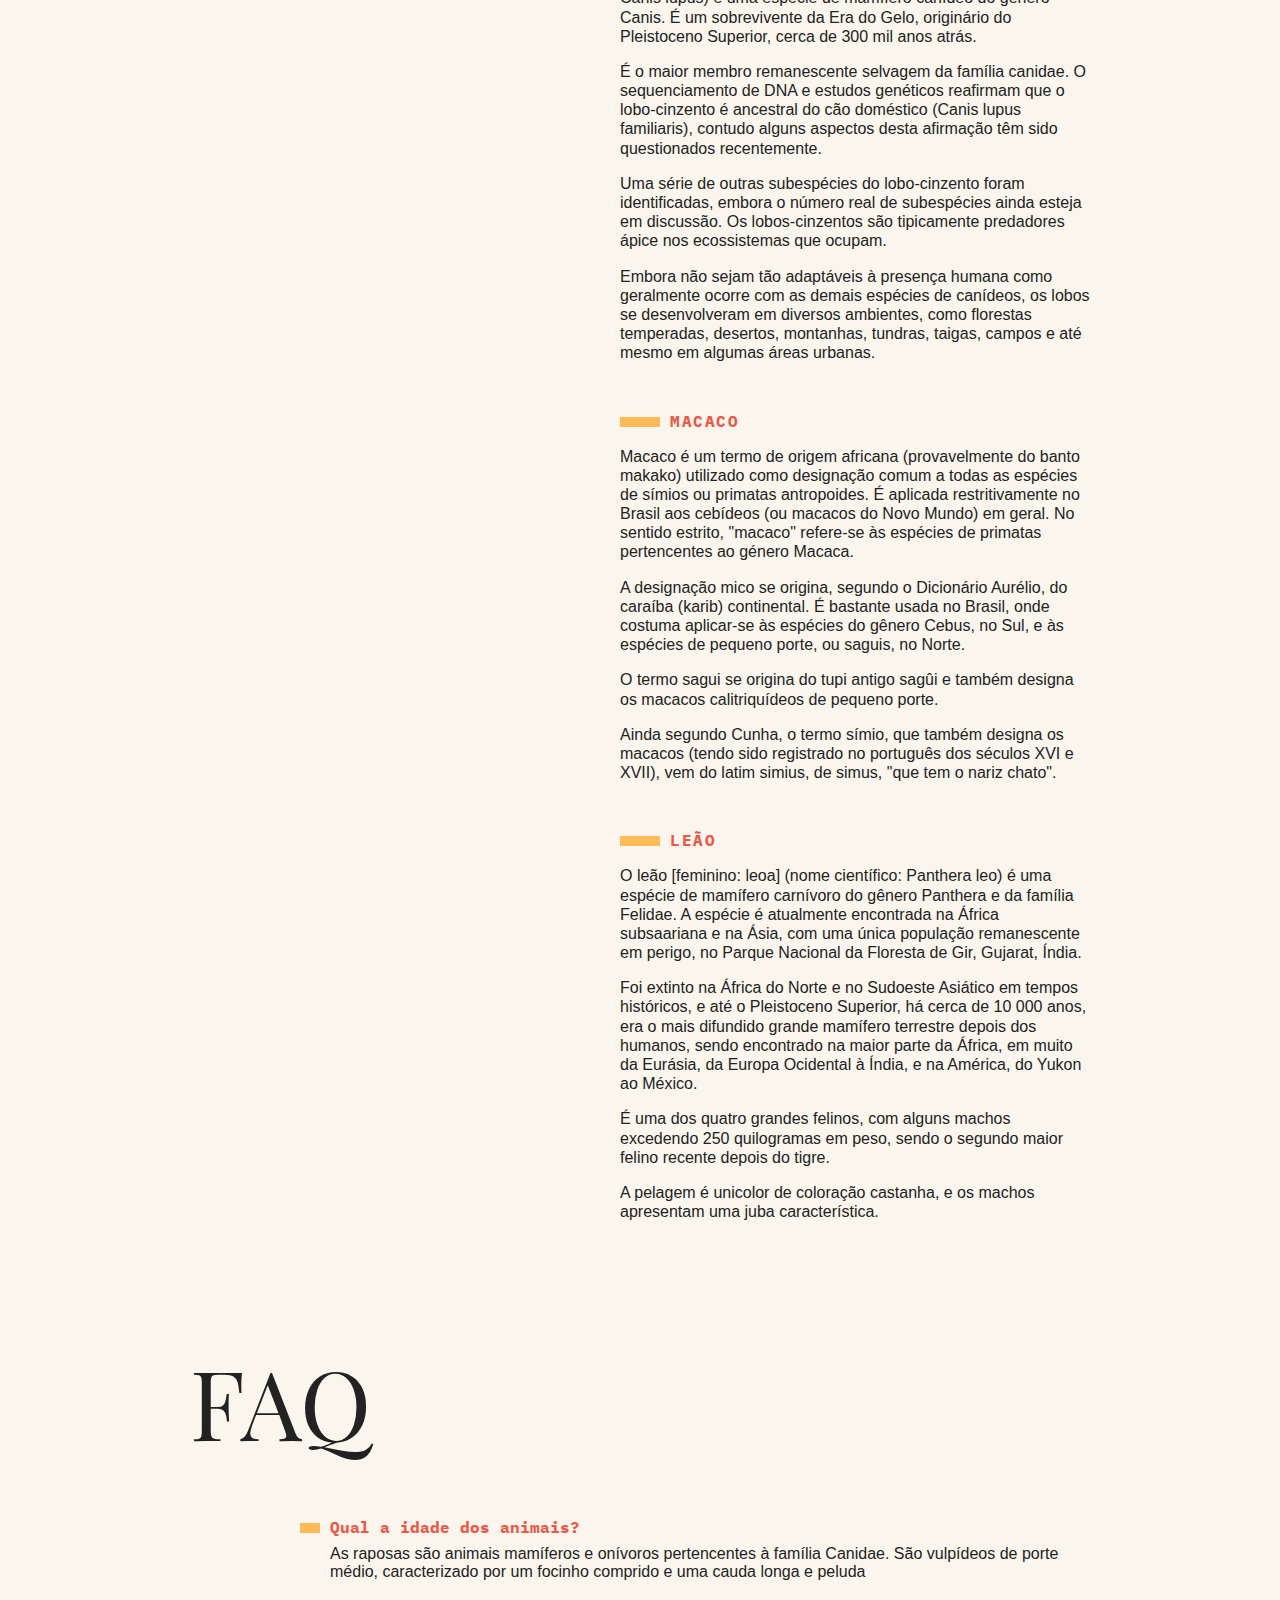
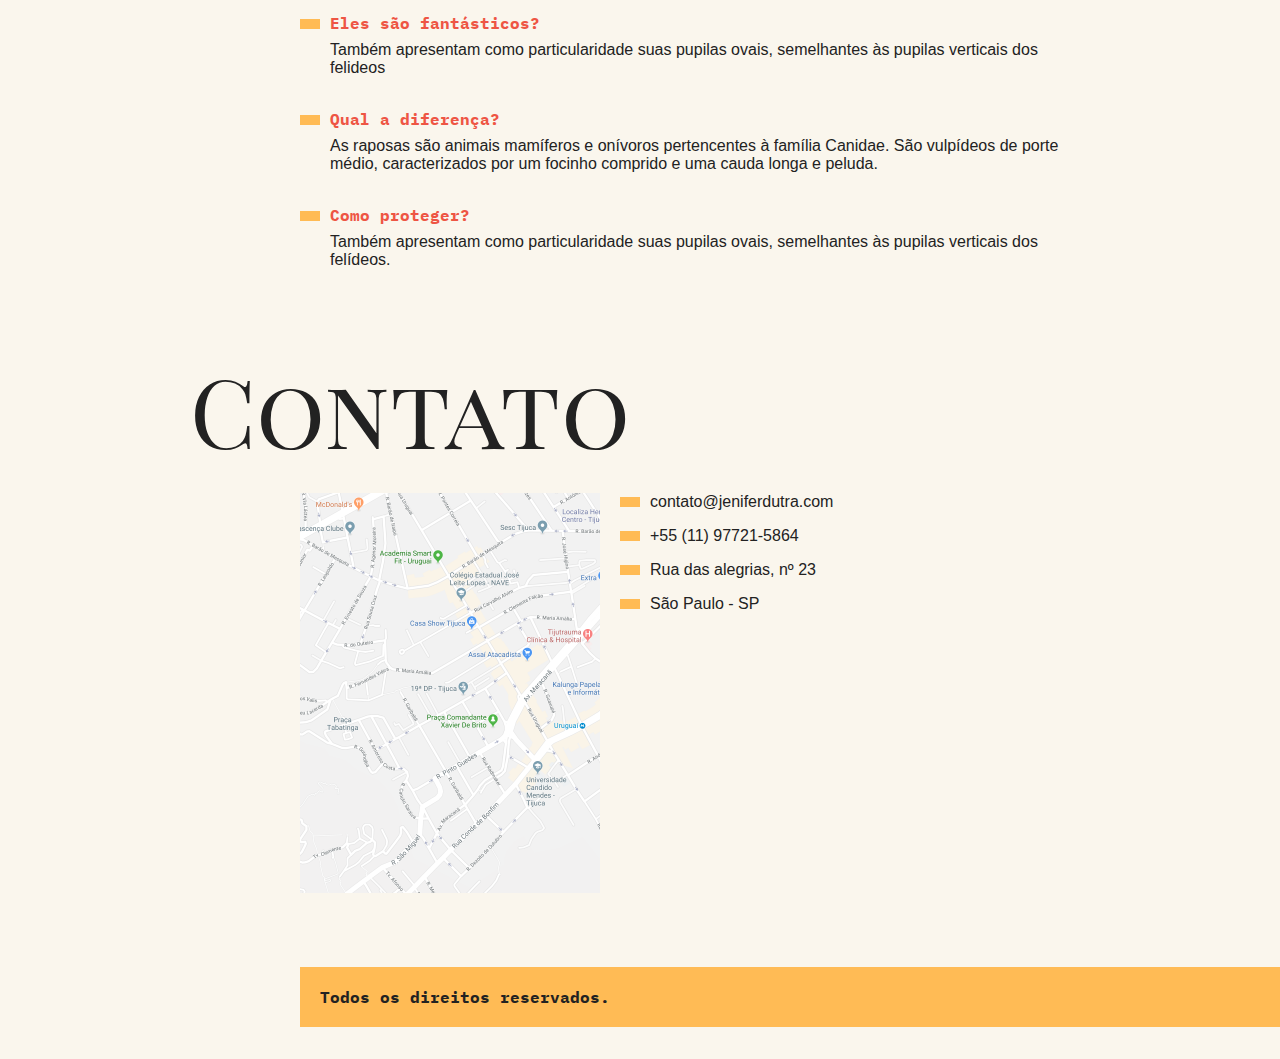
==== commit dba5b0a8: "Dimensões e Distâncias" ====
--- a/exercicios/ex-projeto/index.html
+++ b/exercicios/ex-projeto/index.html
@@ -136,6 +136,23 @@
     <footer class="copy">
         <p>Todos os direitos reservados.</p>
     </footer>
+
     <script src="main.js"></script>
+    <script src="ex83.js"></script>
+    <script src="ex84.js"></script>
+    <script src="ex85.js"></script>
+    <script src="ex86.js"></script>
+    <script src="ex87.js"></script>
+    <script src="ex88.js"></script>
+    <script src="ex89.js"></script>
+    <script src="ex90.js"></script>
+    <script src="ex91.js"></script>
+    <script src="ex92.js"></script>
+    <script src="ex93.js"></script>
+    <script src="ex94.js"></script>
+    <script src="ex95.js"></script>
+    <script src="ex96.js"></script>
+    <script src="ex97.js"></script>
+    <script src="ex98.js"></script>
 </body>
 </html>--- a/exercicios/ex-projeto/style.css
+++ b/exercicios/ex-projeto/style.css
@@ -39,7 +39,7 @@
 
 .menu li a {
     display: block;
-    padding: 10px;
+    padding: 15px 10px; 
     margin-right: 10px;
     color: #222;
     text-decoration: none;
